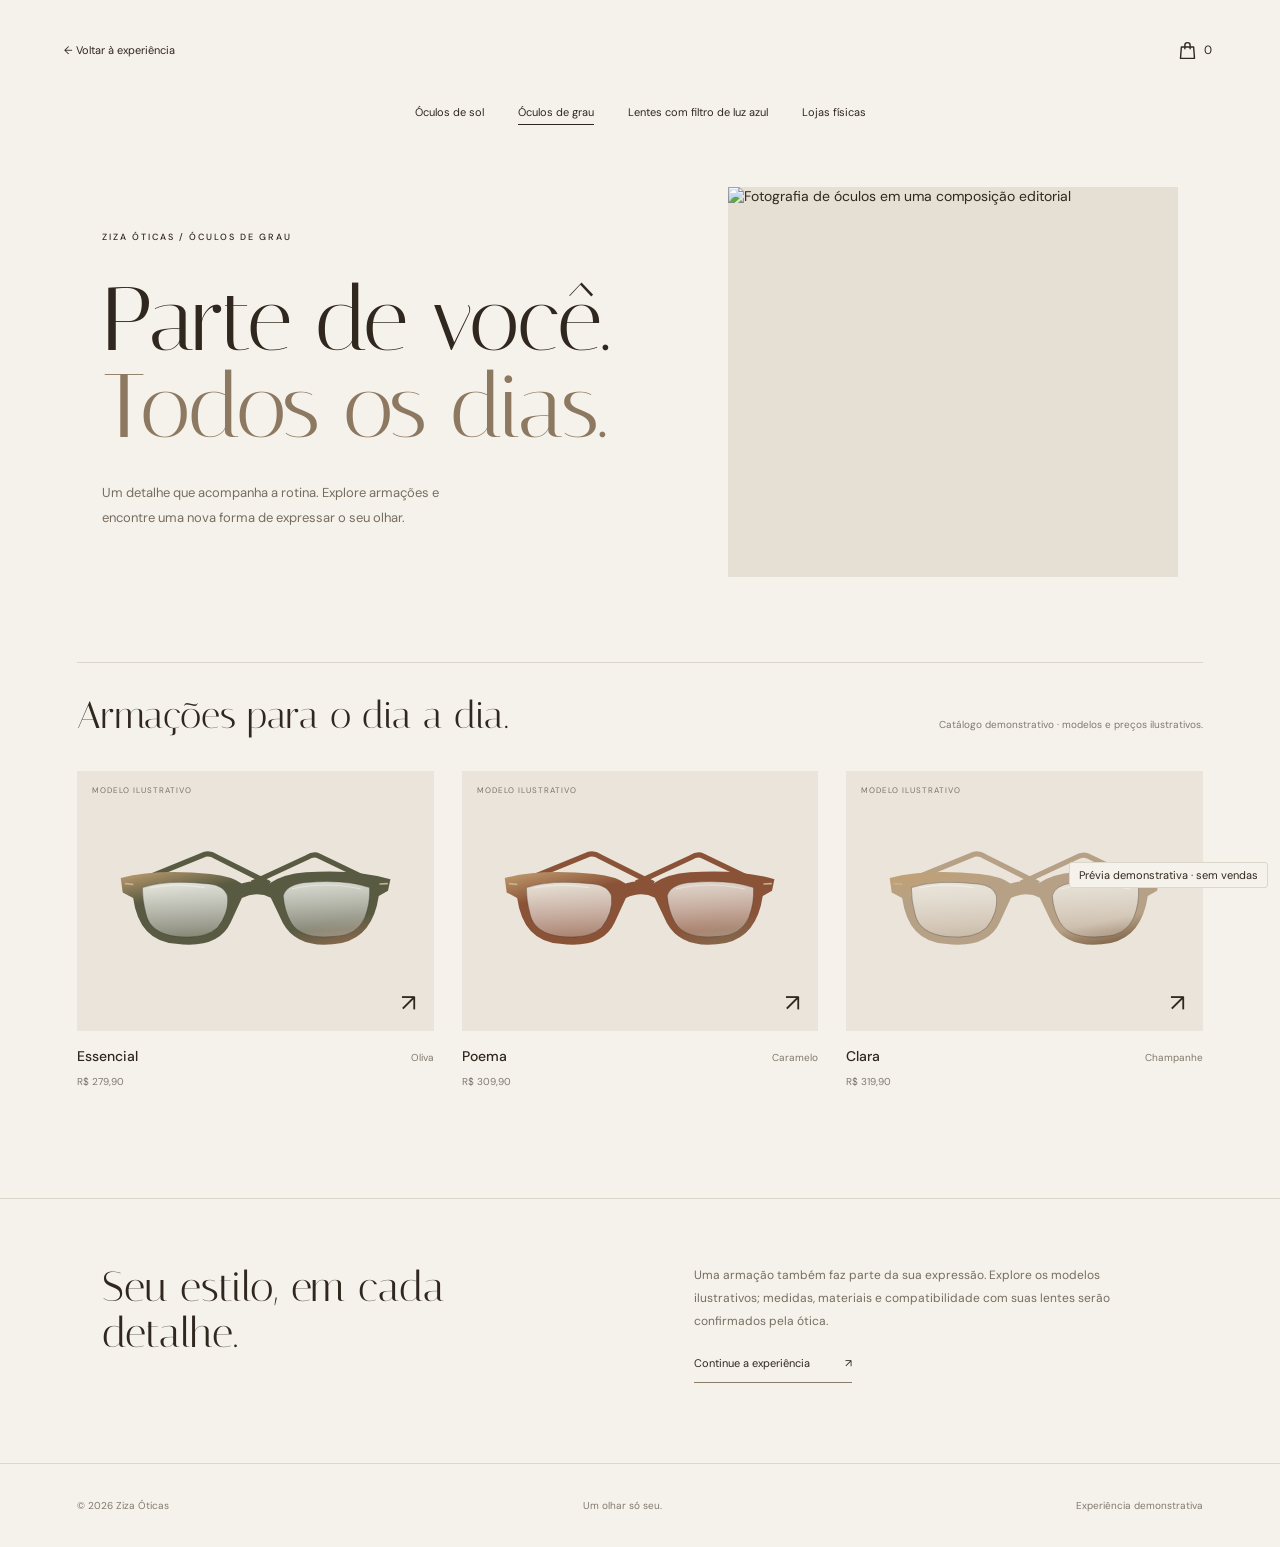
==== grau.html @ 1e7f5beb "Add files via upload" ====
<!doctype html>
<html lang="pt-BR"><head><meta charset="utf-8"><meta name="viewport" content="width=device-width, initial-scale=1"><title>Óculos de grau — ZIZA Óticas</title><meta name="description" content="Explore o catálogo demonstrativo de óculos de grau da Ziza Óticas."><link rel="preconnect" href="https://fonts.googleapis.com"><link href="https://fonts.googleapis.com/css2?family=DM+Sans:wght@400;500;600&family=Italiana&display=swap" rel="stylesheet"><link rel="stylesheet" href="catalog.css"><link rel="stylesheet" href="brand.css"><link rel="stylesheet" href="store.css"></head>
<body data-catalog="grau"><div class="preview-label">Prévia demonstrativa · sem vendas</div><header class="catalog-header"><a class="back-link" href="index.html">← Voltar à experiência</a><a class="brand" href="index.html" aria-label="Ziza Óticas, início"><img class="brand-reference" src="assets/ziza-wordmark.png" alt="Ziza Óticas"></a><div class="store-actions"><button type="button" data-store-bag aria-label="Abrir sacola"><svg viewBox="0 0 24 24" fill="none" stroke="currentColor" stroke-width="1.6" stroke-linecap="round" stroke-linejoin="round" aria-hidden="true"><path d="M5 8h14l1 13H4L5 8Z"/><path d="M9 10V6a3 3 0 0 1 6 0v4"/></svg><span id="store-count">0</span></button></div></header><nav class="collection-nav" aria-label="Coleções"><a href="solares.html">Óculos de sol</a><a href="grau.html" aria-current="page">Óculos de grau</a><a href="luz-azul.html">Lentes com filtro de luz azul</a><a href="lojas.html">Lojas físicas</a></nav>
<main><section class="catalog-hero"><div><p class="eyebrow">ZIZA ÓTICAS / ÓCULOS DE GRAU</p><h1>Parte de você.<br><em>Todos os dias.</em></h1><p class="hero-description">Um detalhe que acompanha a rotina. Explore armações e encontre uma nova forma de expressar o seu olhar.</p></div><figure class="hero-photo"><img src="assets/eyewear.jpg" alt="Fotografia de óculos em uma composição editorial"><figcaption>Imagem de inspiração; não representa os modelos deste catálogo.</figcaption></figure></section><section class="catalog-content" aria-labelledby="catalog-title"><div class="list-top"><h2 id="catalog-title">Armações para o dia a dia.</h2><p class="demo-note">Catálogo demonstrativo · modelos e preços ilustrativos.</p></div><div class="product-grid" id="catalog-products"></div><noscript><p>Ative o JavaScript para explorar as opções e guardar sua seleção.</p></noscript></section><section class="catalog-context"><h2>Seu estilo, em cada detalhe.</h2><div><p>Uma armação também faz parte da sua expressão. Explore os modelos ilustrativos; medidas, materiais e compatibilidade com suas lentes serão confirmados pela ótica.</p><a class="text-link" href="index.html">Continue a experiência <span aria-hidden="true">↗</span></a></div></section></main>
<footer class="catalog-footer"><span>© <span id="catalog-year"></span> Ziza Óticas</span><span>Um olhar só seu.</span><span>Experiência demonstrativa</span></footer>
<div class="notice" role="status"></div><script src="store.js"></script><script src="products.js"></script><script src="catalog.js"></script></body></html>
---- catalog.css ----
:root{--paper:#f5f2eb;--ink:#30271e;--muted:#81796d;--line:#dcd6cb;--accent:#9e6d40}*{box-sizing:border-box}html{scroll-behavior:smooth}body{margin:0;background:var(--paper);color:var(--ink);font:14px 'DM Sans',sans-serif}a{color:inherit;text-decoration:none}button{font:inherit;color:inherit;cursor:pointer}a:focus-visible,button:focus-visible{outline:2px solid var(--accent);outline-offset:5px}button,a{-webkit-tap-highlight-color:transparent}.catalog-header{display:flex;align-items:center;justify-content:space-between;gap:25px;padding:28px 6%;border-bottom:1px solid var(--line)}.brand{font:36px/1 Georgia,serif;letter-spacing:7px;text-align:center}.brand span{display:block;font:8px 'DM Sans',sans-serif;letter-spacing:4px;margin-top:8px}.back-link,.selection-open{font-size:11px}.selection-open{background:none;border:0;padding:10px 0}.selection-open span{display:inline-grid;place-items:center;min-width:23px;height:23px;margin-left:10px;border:1px solid var(--line);border-radius:50%;font-size:10px}.collection-nav{display:flex;justify-content:center;gap:34px;padding:22px 5%;font-size:11px}.collection-nav a{padding:5px 0}.collection-nav [aria-current=page]{border-bottom:1px solid var(--ink)}.catalog-hero{display:grid;grid-template-columns:1.2fr 1fr;align-items:center;gap:8%;padding:40px 8% 55px}.eyebrow{font-size:9px;font-weight:500;letter-spacing:2px;line-height:1.8}.catalog-hero h1{font:clamp(60px,7vw,104px)/.98 'Italiana',Georgia,serif;letter-spacing:-2px;margin:30px 0}.catalog-hero h1 em{font-style:normal;color:#8d7961}.hero-description{font-size:13px;line-height:1.9;color:#766d60;max-width:350px}.hero-photo{margin:0;height:390px;overflow:hidden;background:#e6dfd3}.hero-photo img{width:100%;height:100%;object-fit:cover}.hero-photo figcaption{position:absolute;left:-9999px}.lens-visual{display:grid;place-items:center;height:390px;background:linear-gradient(145deg,#deded5,#efebe2);overflow:hidden;position:relative}.lens-visual:before,.lens-visual:after{content:'';position:absolute;width:250px;height:250px;border-radius:50%;border:1px solid #6c828d55;background:radial-gradient(circle at 26% 23%,#ffffffcf,transparent 45%),linear-gradient(125deg,#dde7ef44,#faf8ee77 48%,#a8cad455);box-shadow:9px 22px 38px #45545b1c,inset 1px 1px 3px #ffffff}.lens-visual:before{transform:translate(-44px,12px) rotate(-15deg)}.lens-visual:after{transform:translate(64px,-15px) rotate(18deg)}.catalog-content{padding:30px 6% 90px}.list-top{display:flex;justify-content:space-between;align-items:baseline;gap:25px;border-top:1px solid var(--line);padding-top:30px;margin-bottom:28px}.list-top h2{font:38px 'Italiana',Georgia,serif;font-weight:400;margin:0}.demo-note{font-size:10px;line-height:1.7;color:var(--muted);max-width:430px}.product-grid{display:grid;grid-template-columns:repeat(3,minmax(0,1fr));gap:28px}.catalog-product{border:0;padding:0;text-align:left;background:none}.product-art{height:260px;display:grid;place-items:center;position:relative;background:#eae4da;overflow:hidden}.product-art svg{width:90%;transition:transform .5s}.catalog-product:hover .product-art svg{transform:rotate(-5deg) scale(1.04)}.illustration-label{position:absolute;top:14px;left:15px;font-size:8px;color:#7d7366;letter-spacing:1px}.product-arrow{position:absolute;right:18px;bottom:13px;font-size:24px}.product-caption{display:flex;justify-content:space-between;align-items:baseline;gap:10px;margin:16px 0 10px}.product-caption h3{font-size:14px;font-weight:500;margin:0}.product-caption p{font-size:10px;color:var(--muted);margin:0}.product-info{font-size:10px;color:var(--muted);margin:0 0 20px}.lens-card{background:#e5e9e5}.lens-card:before{content:'';width:145px;height:145px;border-radius:50%;background:radial-gradient(circle at 27% 24%,#ffffffbf,transparent 49%),linear-gradient(140deg,#c0d9e270,#ffffff7a 53%,#9fb6ca60);border:1px solid #92acb48a;box-shadow:10px 22px 28px #56666e20,inset 2px 1px 2px #fff8;transform:rotate(-17deg)}.catalog-context{display:grid;grid-template-columns:1fr 1fr;gap:10%;padding:65px 8% 80px;border-top:1px solid var(--line)}.catalog-context h2{font:42px/1.1 'Italiana',Georgia,serif;font-weight:400;margin:0}.catalog-context p{line-height:1.9;color:#766d60;font-size:12px;max-width:430px;margin-top:0}.text-link{display:inline-flex;gap:35px;align-items:center;font-size:11px;border-bottom:1px solid #8b7c67;padding:12px 0}.catalog-footer{padding:35px 6%;border-top:1px solid var(--line);display:flex;gap:20px;justify-content:space-between;font-size:10px;color:var(--muted)}dialog{border:0;color:var(--ink);background:var(--paper);width:min(650px,92%);padding:44px;max-height:90svh;overflow:auto}dialog::backdrop{background:#231d16a6;backdrop-filter:blur(5px)}.close-dialog{position:absolute;right:16px;top:8px;border:0;background:none;font-size:30px}.dialog-art{height:240px;display:grid;place-items:center;background:#eae4da;margin:10px 0 25px}.dialog-art svg{width:95%;height:100%}.dialog-art.lens-card:before{width:165px;height:165px}.dialog-content h2,dialog>h2{font:48px 'Italiana',Georgia,serif;font-weight:400;margin:15px 0}.dialog-content>p,.selection-note{font-size:12px;line-height:1.9;color:#766d60}.primary{display:block;width:100%;padding:17px 25px;margin-top:25px;background:var(--ink);color:var(--paper);border:0;font-size:11px}.selection-row{padding:18px 0;border-bottom:1px solid var(--line);display:flex;justify-content:space-between;align-items:center;gap:20px}.selection-row strong{font-size:13px;font-weight:500}.selection-row small{display:block;color:var(--muted);font-size:10px;margin-top:6px}.selection-row button{font-size:10px;background:none;border:0;text-decoration:underline}.empty-selection{font-size:13px;line-height:1.9;color:var(--muted)}.notice{position:fixed;bottom:25px;left:50%;transform:translate(-50%,20px);background:var(--ink);color:var(--paper);padding:15px 22px;opacity:0;pointer-events:none;font-size:11px;transition:.25s;z-index:5}.notice.visible{opacity:1;transform:translate(-50%,0)}@media(max-width:760px){.catalog-header{padding:23px 6%;gap:15px}.brand{font-size:28px;letter-spacing:5px}.brand span{font-size:6px;letter-spacing:3px}.back-link,.selection-open{font-size:9px}.collection-nav{gap:22px;font-size:10px}.catalog-hero{grid-template-columns:1fr;padding:25px 7% 40px;gap:25px}.catalog-hero h1{font-size:66px;margin:20px 0}.hero-description{max-width:100%}.hero-photo,.lens-visual{height:260px}.lens-visual:before,.lens-visual:after{width:190px;height:190px}.catalog-content{padding:15px 6% 55px}.list-top{display:block}.list-top h2{font-size:33px}.demo-note{margin-top:16px}.product-grid{gap:23px;grid-template-columns:1fr}.product-art{height:245px}.product-caption h3{font-size:15px}.catalog-context{grid-template-columns:1fr;gap:25px;padding:45px 7%}.catalog-context h2{font-size:37px}.catalog-footer{flex-wrap:wrap;padding:25px 7%;font-size:9px}dialog{padding:40px 25px}.dialog-art{height:200px}.dialog-content h2{font-size:42px}}@media(prefers-reduced-motion:reduce){html{scroll-behavior:auto}*{transition:none!important}}
---- brand.css ----
.brand:has(.brand-reference) {
  display: block;
  width: clamp(88px, 10vw, 148px);
  aspect-ratio: 810 / 280;
  flex-shrink: 0;
  background: currentColor;
  mask: url("assets/ziza-wordmark.png") center / contain no-repeat;
}

.brand .brand-reference {
  display: block;
  width: 100%;
  opacity: 0;
}
---- store.css ----
.store-header {
  position: fixed;
  inset: 0 0 auto;
  height: auto;
  min-height: 68px;
  padding: 14px 5%;
  gap: 16px;
  z-index: 8;
  color: #faf6ef;
  background: transparent;
  border: 0;
}

.store-header nav { margin: 0; gap: 20px; }
.store-header .back-link { color: inherit; }
.store-actions { display: flex; align-items: center; gap: clamp(6px, 1.25vw, 18px); }
.store-actions button {
  display: inline-flex;
  min-height: 44px;
  align-items: center;
  gap: 6px;
  padding: 4px;
  color: inherit;
  background: transparent;
  border: 0;
  white-space: nowrap;
}
.store-actions button[hidden], .store-dialog [hidden] { display: none; }
.store-actions button:hover { text-decoration: underline; }
.store-actions svg { width: 21px; height: 21px; }
#store-count { min-width: 1ch; font-size: 12px; }
body[data-catalog] .collection-nav { padding-top: 100px; }


@media (max-width: 600px) {
  .store-header nav, .store-header .back-link { display: none; }
  .store-header .brand { width: 83px; }
  .store-actions { font-size: 12px; }
}

.store-dialog { max-height: 85svh; }
.store-dialog h2 { margin-top: 0; }
.store-close { position: absolute; top: 8px; right: 14px; border: 0; background: none; font-size: 29px; }
.store-item, .store-total { display: flex; align-items: center; gap: 12px; justify-content: space-between; padding: 10px 0; border-bottom: 1px solid var(--line); }
.store-item button { border: 0; background: transparent; text-decoration: underline; }
.store-dialog fieldset { padding: 10px 12px; border: 1px solid var(--line); }
.store-dialog label { display: block; padding: 5px 0; }
#store-account-form input { display: block; width: 100%; padding: 9px; margin-top: 4px; border: 1px solid var(--line); font: inherit; }
.store-price { display: block; font-weight: 600; margin-top: 8px; }

.catalog-product, .product { display: block; }
.store-variant { display: block; }

body[data-catalog] .store-header {
  color: #30271e;
}


body:has(.cinema) .store-header { text-shadow: 0 1px 4px #241b14b3; }

body:has(.cinema) .store-header.over-light-content {
  color: var(--ink);
  text-shadow: none;
}

.preview-label { position: fixed; right: 12px; bottom: 12px; z-index: 8; pointer-events: none; padding: 5px 9px; background: #f5f2eb; color: #30271e; border: 1px solid #dcd6cb; border-radius: 3px; font-size: 11px; }
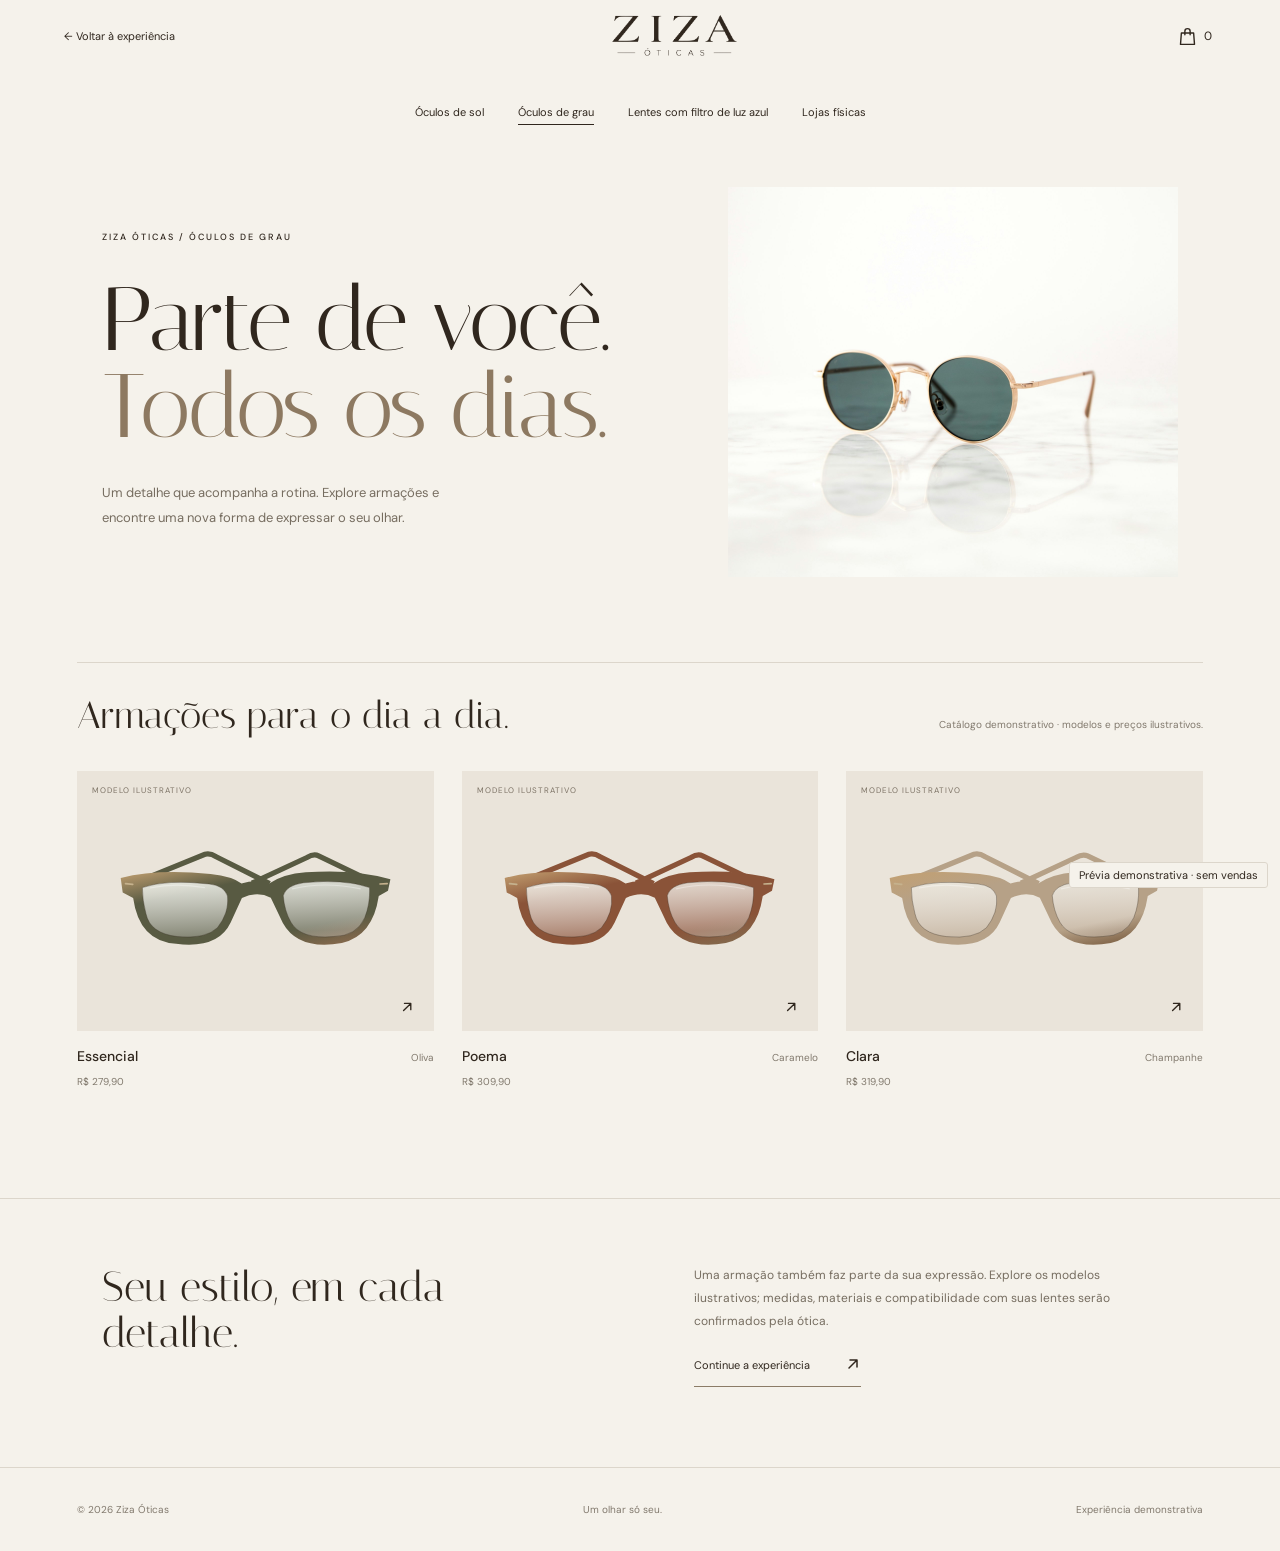
==== commit 942f31c3: "Add files via upload" ====
--- a/grau.html
+++ b/grau.html
@@ -1,6 +1,6 @@
 <!doctype html>
 <html lang="pt-BR"><head><meta charset="utf-8"><meta name="viewport" content="width=device-width, initial-scale=1"><title>Óculos de grau — ZIZA Óticas</title><meta name="description" content="Explore o catálogo demonstrativo de óculos de grau da Ziza Óticas."><link rel="preconnect" href="https://fonts.googleapis.com"><link href="https://fonts.googleapis.com/css2?family=DM+Sans:wght@400;500;600&family=Italiana&display=swap" rel="stylesheet"><link rel="stylesheet" href="catalog.css"><link rel="stylesheet" href="brand.css"><link rel="stylesheet" href="store.css"></head>
 <body data-catalog="grau"><div class="preview-label">Prévia demonstrativa · sem vendas</div><header class="catalog-header"><a class="back-link" href="index.html">← Voltar à experiência</a><a class="brand" href="index.html" aria-label="Ziza Óticas, início"><img class="brand-reference" src="assets/ziza-wordmark.png" alt="Ziza Óticas"></a><div class="store-actions"><button type="button" data-store-bag aria-label="Abrir sacola"><svg viewBox="0 0 24 24" fill="none" stroke="currentColor" stroke-width="1.6" stroke-linecap="round" stroke-linejoin="round" aria-hidden="true"><path d="M5 8h14l1 13H4L5 8Z"/><path d="M9 10V6a3 3 0 0 1 6 0v4"/></svg><span id="store-count">0</span></button></div></header><nav class="collection-nav" aria-label="Coleções"><a href="solares.html">Óculos de sol</a><a href="grau.html" aria-current="page">Óculos de grau</a><a href="luz-azul.html">Lentes com filtro de luz azul</a><a href="lojas.html">Lojas físicas</a></nav>
-<main><section class="catalog-hero"><div><p class="eyebrow">ZIZA ÓTICAS / ÓCULOS DE GRAU</p><h1>Parte de você.<br><em>Todos os dias.</em></h1><p class="hero-description">Um detalhe que acompanha a rotina. Explore armações e encontre uma nova forma de expressar o seu olhar.</p></div><figure class="hero-photo"><img src="assets/eyewear.jpg" alt="Fotografia de óculos em uma composição editorial"><figcaption>Imagem de inspiração; não representa os modelos deste catálogo.</figcaption></figure></section><section class="catalog-content" aria-labelledby="catalog-title"><div class="list-top"><h2 id="catalog-title">Armações para o dia a dia.</h2><p class="demo-note">Catálogo demonstrativo · modelos e preços ilustrativos.</p></div><div class="product-grid" id="catalog-products"></div><noscript><p>Ative o JavaScript para explorar as opções e guardar sua seleção.</p></noscript></section><section class="catalog-context"><h2>Seu estilo, em cada detalhe.</h2><div><p>Uma armação também faz parte da sua expressão. Explore os modelos ilustrativos; medidas, materiais e compatibilidade com suas lentes serão confirmados pela ótica.</p><a class="text-link" href="index.html">Continue a experiência <span aria-hidden="true">↗</span></a></div></section></main>
+<main><section class="catalog-hero"><div><p class="eyebrow">ZIZA ÓTICAS / ÓCULOS DE GRAU</p><h1>Parte de você.<br><em>Todos os dias.</em></h1><p class="hero-description">Um detalhe que acompanha a rotina. Explore armações e encontre uma nova forma de expressar o seu olhar.</p></div><figure class="hero-photo"><img src="assets/eyewear.jpg" alt="Fotografia de óculos em uma composição editorial"><figcaption>Imagem de inspiração; não representa os modelos deste catálogo.</figcaption></figure></section><section class="catalog-content" aria-labelledby="catalog-title"><div class="list-top"><h2 id="catalog-title">Armações para o dia a dia.</h2><p class="demo-note">Catálogo demonstrativo · modelos e preços ilustrativos.</p></div><div class="product-grid" id="catalog-products"></div><noscript><p>Ative o JavaScript para explorar as opções e guardar sua seleção.</p></noscript></section><section class="catalog-context"><h2>Seu estilo, em cada detalhe.</h2><div><p>Uma armação também faz parte da sua expressão. Explore os modelos ilustrativos; medidas, materiais e compatibilidade com suas lentes serão confirmados pela ótica.</p><a class="text-link" href="index.html">Continue a experiência <span aria-hidden="true"><svg class="ziza-arrow" aria-hidden="true" focusable="false" viewBox="0 0 16 16" width="16" height="16" fill="none" stroke="currentColor" stroke-width="1.5" stroke-linecap="round" stroke-linejoin="round"><path d="M4 12 12 4M5 4h7v7"/></svg></span></a></div></section></main>
 <footer class="catalog-footer"><span>© <span id="catalog-year"></span> Ziza Óticas</span><span>Um olhar só seu.</span><span>Experiência demonstrativa</span></footer>
 <div class="notice" role="status"></div><script src="store.js"></script><script src="products.js"></script><script src="catalog.js"></script></body></html>
--- a/store.css
+++ b/store.css
@@ -64,3 +64,5 @@
 }
 
 .preview-label { position: fixed; right: 12px; bottom: 12px; z-index: 8; pointer-events: none; padding: 5px 9px; background: #f5f2eb; color: #30271e; border: 1px solid #dcd6cb; border-radius: 3px; font-size: 11px; }
+
+.ziza-arrow { display:inline-block; vertical-align:-.16em; flex-shrink:0; }
